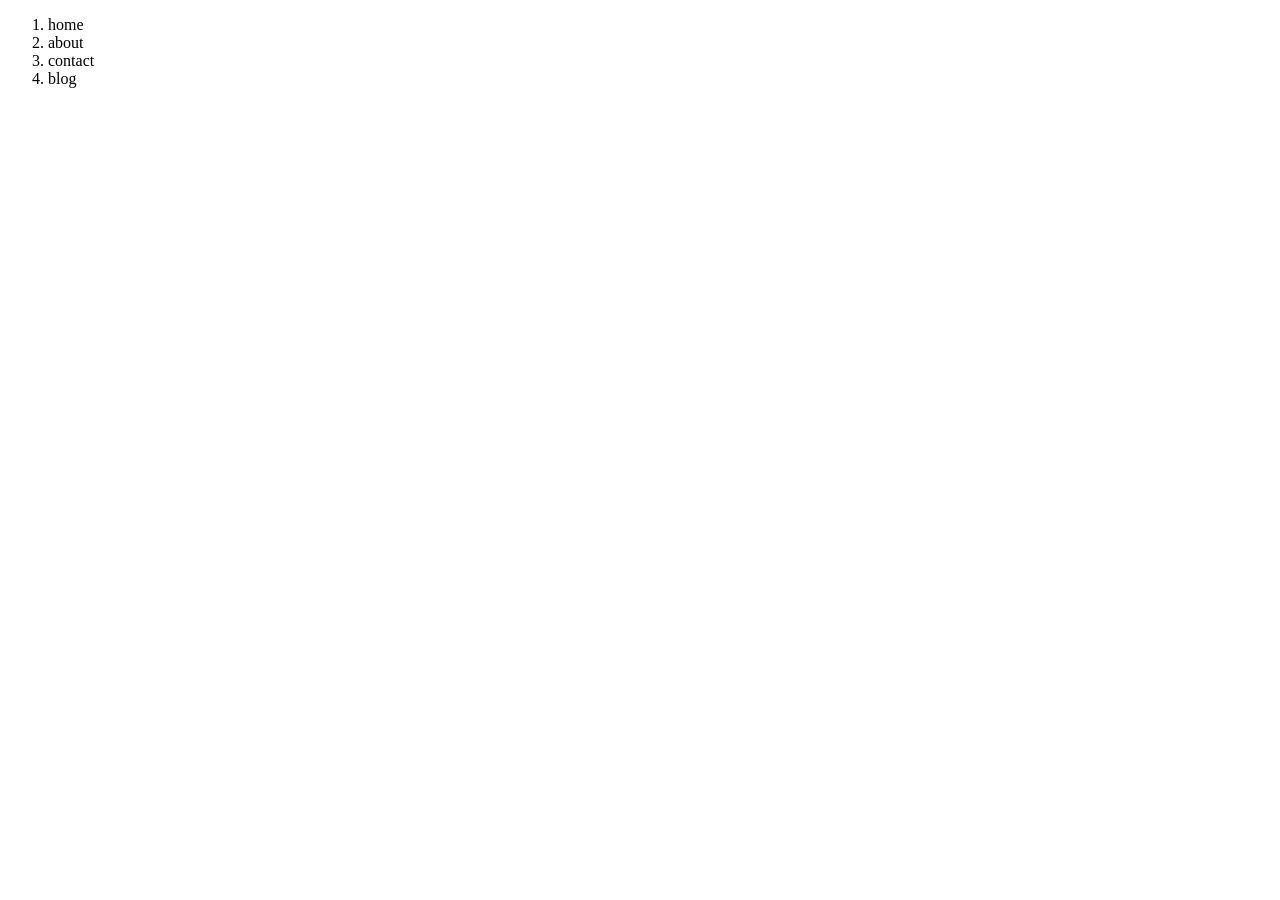
==== index.html @ ccc167ab "update about and homepage" ====
<!DOCTYPE html>
<html lang="en">
<head>
    <meta charset="UTF-8">
    <meta name="viewport" content="width=device-width, initial-scale=1.0">
    <title>Document</title>
</head>
<body>
    <nav>
        <ol>
            <li>home</li>
            <li>about</li>
            <li>contact</li>
            <li>blog</li>
        </ol>
    </nav>
</body>
</html>
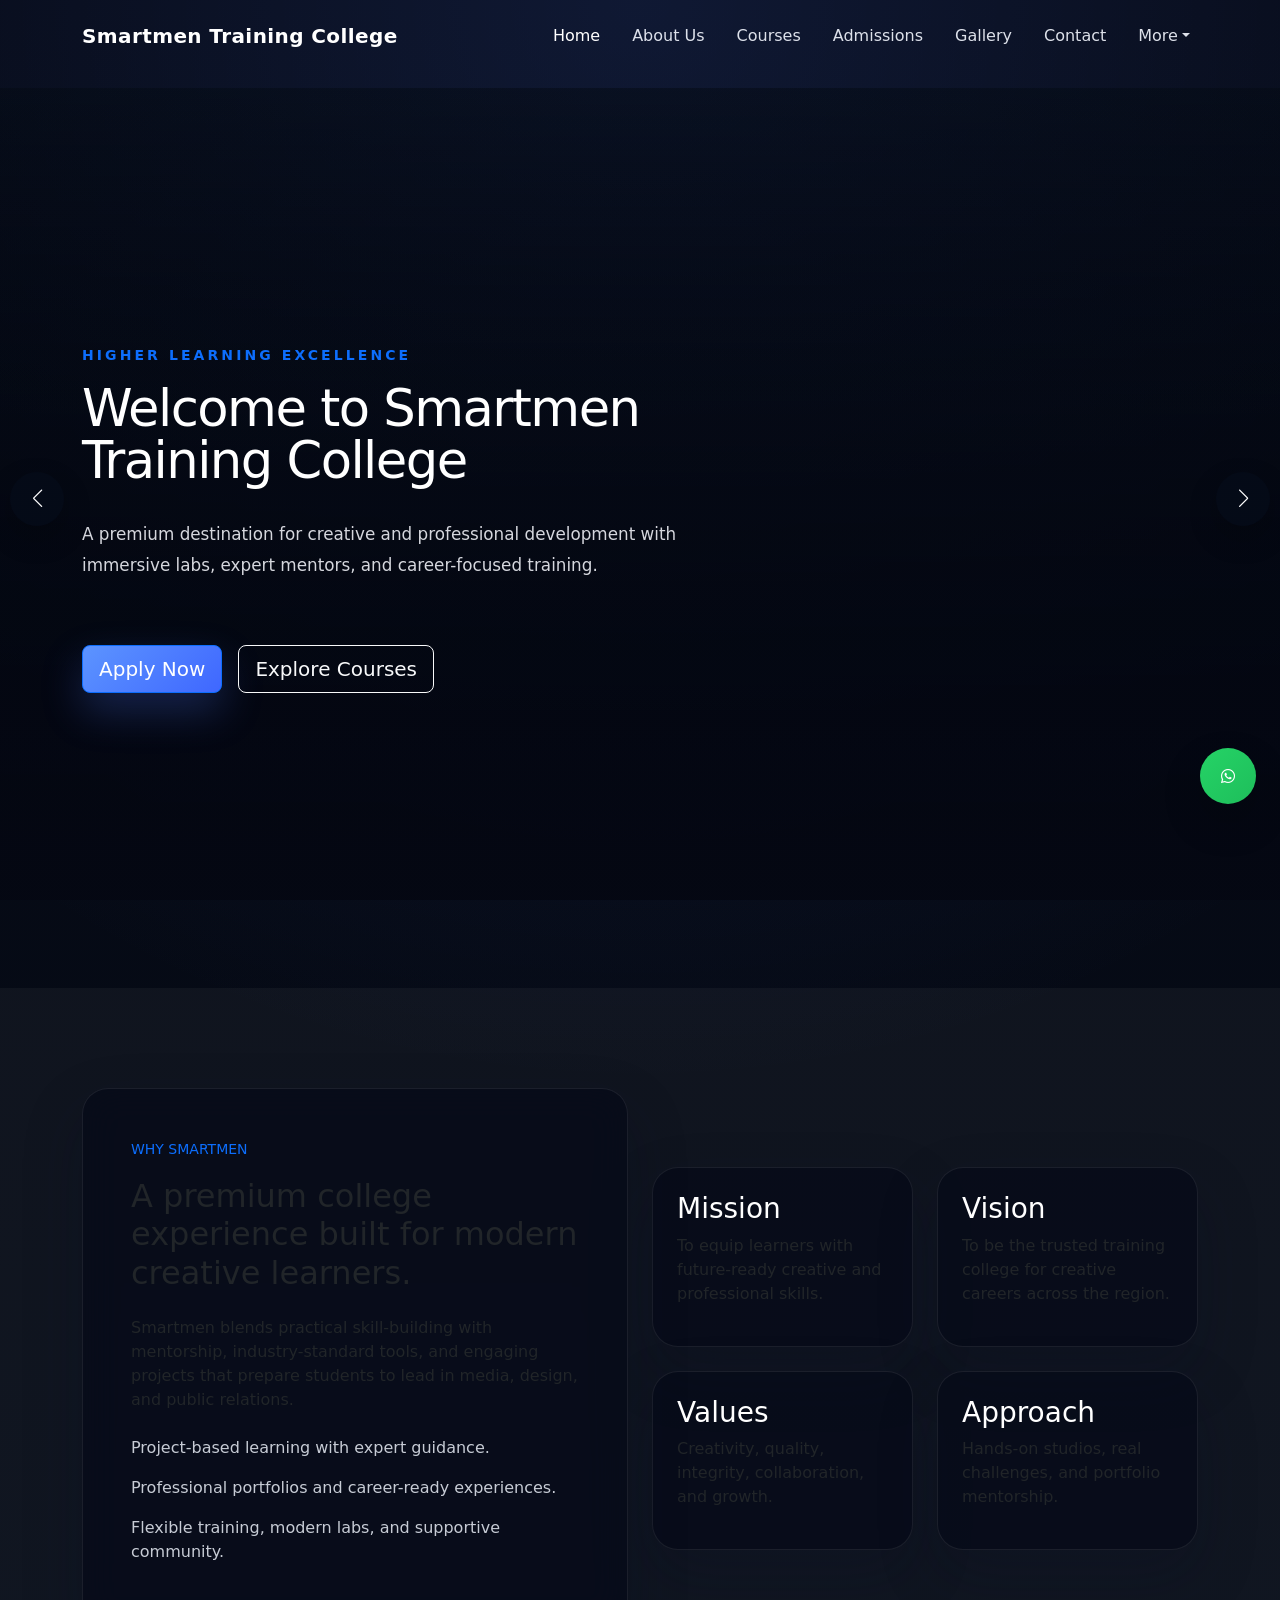
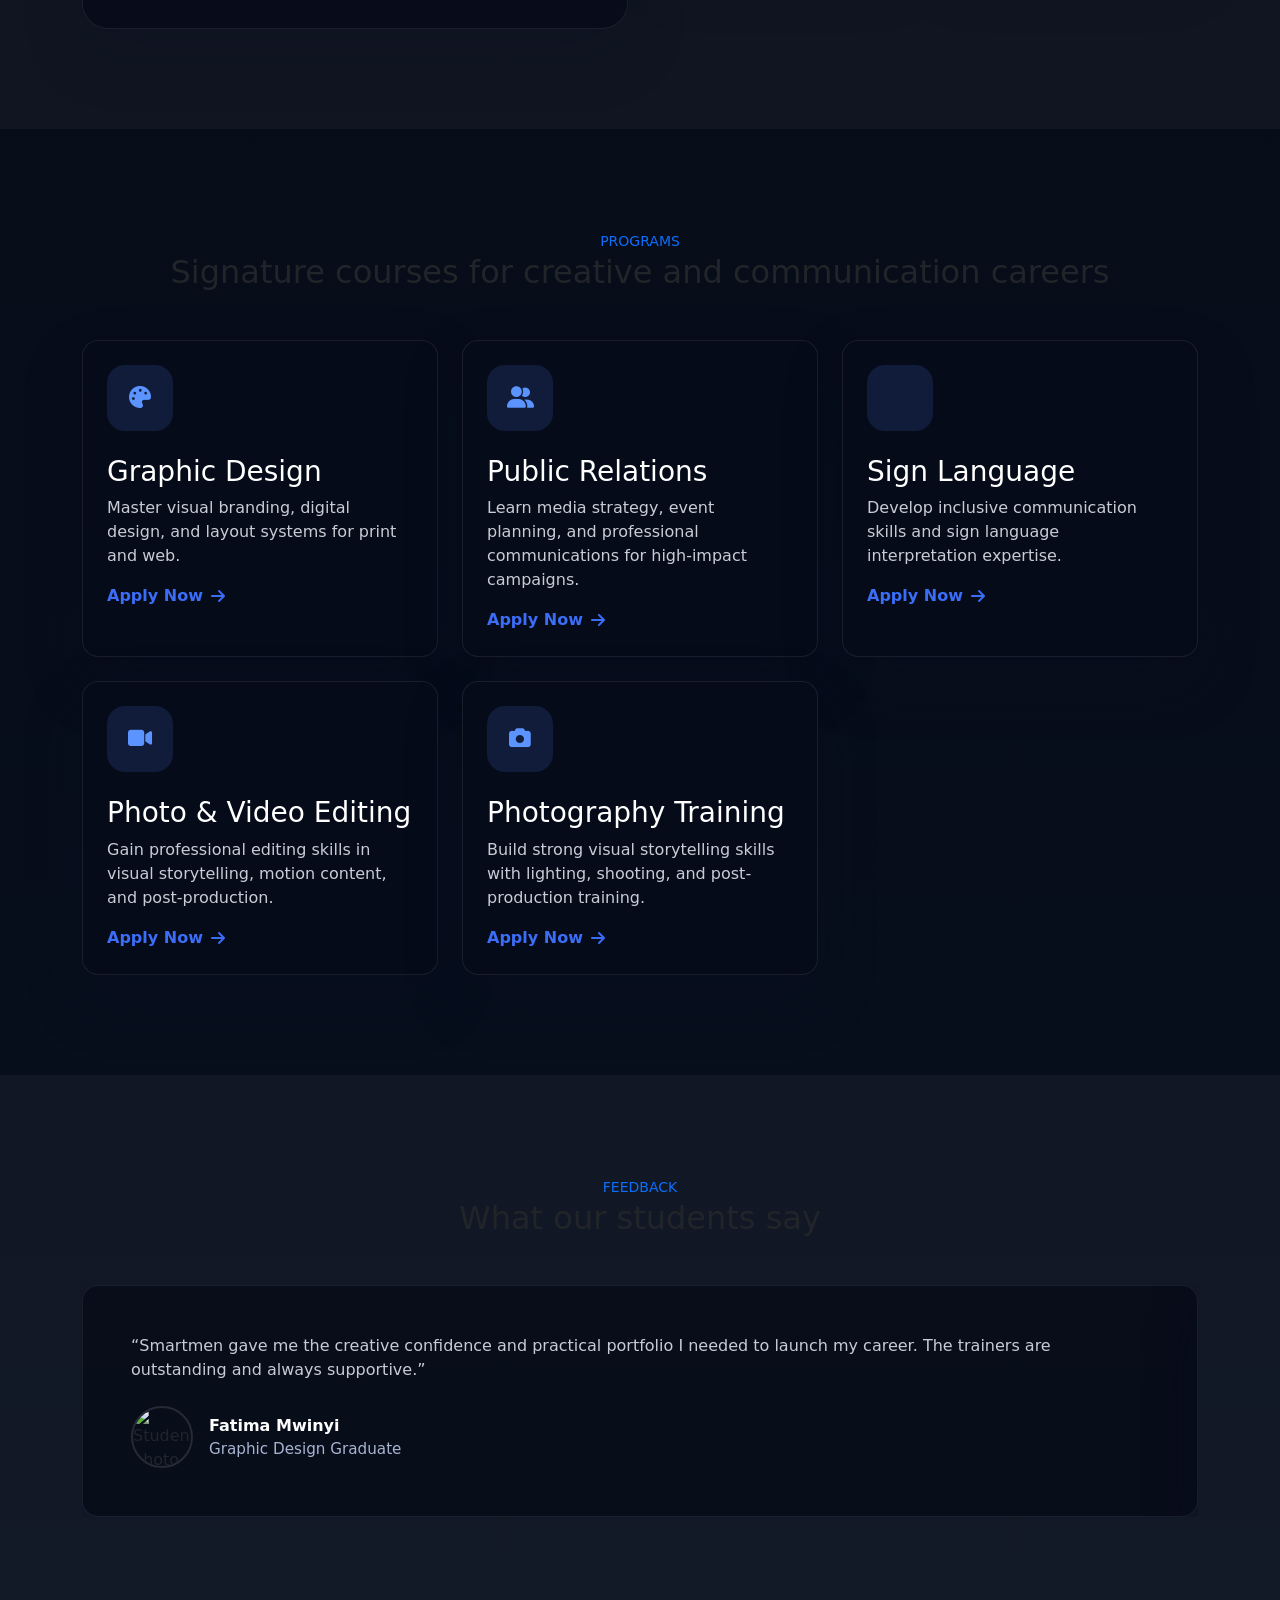
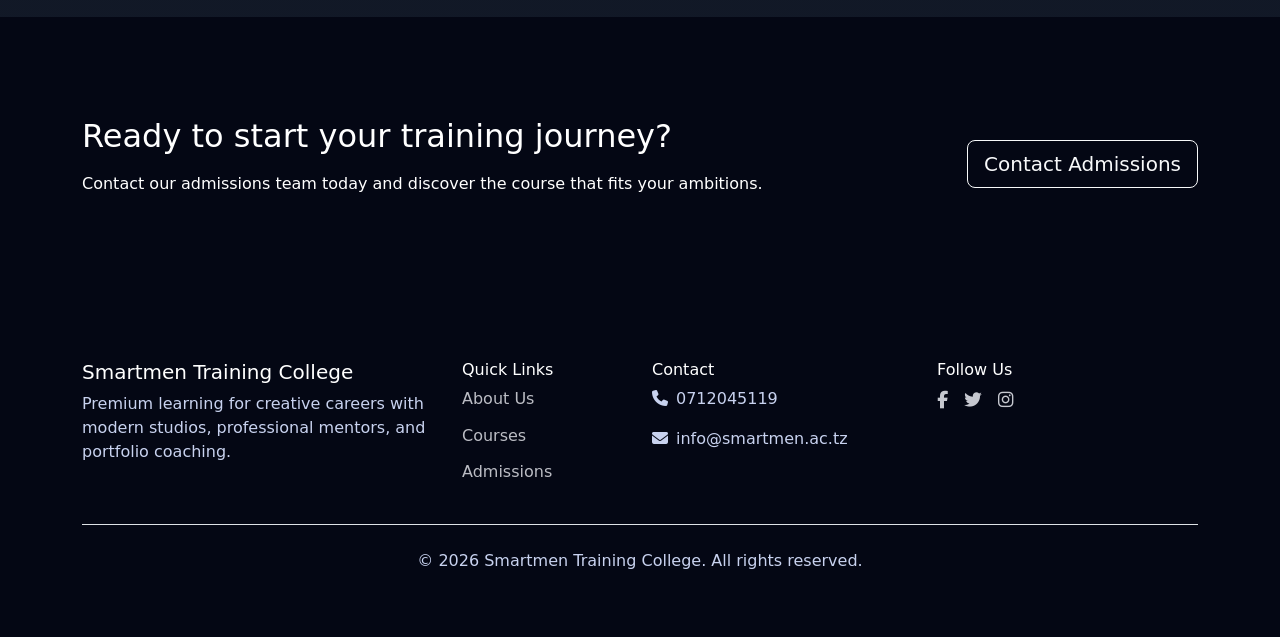
==== commit e52a9349: "update about.html,admissions.html,contact.html,courses.html,gallery.html,slider.js style.css and ind" ====
--- a/index.html
+++ b/index.html
@@ -1,18 +1,340 @@
 <!DOCTYPE html>
 <html lang="en">
 <head>
-    <meta charset="UTF-8">
-    <meta name="viewport" content="width=device-width, initial-scale=1.0">
-    <title>Document</title>
+  <meta charset="UTF-8">
+  <meta name="viewport" content="width=device-width, initial-scale=1.0">
+  <title>Smartmen Training College</title>
+  <link rel="preconnect" href="https://fonts.googleapis.com">
+  <link rel="preconnect" href="https://fonts.gstatic.com" crossorigin>
+  <link href="https://fonts.googleapis.com/css2?family=Inter:wght@400;500;600;700;800&display=swap" rel="stylesheet">
+  <link rel="stylesheet" href="style.css">
+  <link rel="stylesheet" href="https://cdnjs.cloudflare.com/ajax/libs/font-awesome/6.5.1/css/all.min.css">
+  <link href="https://cdn.jsdelivr.net/npm/bootstrap@5.3.3/dist/css/bootstrap.min.css" rel="stylesheet">
+  <link href="https://cdnjs.cloudflare.com/ajax/libs/aos/2.3.4/aos.css" rel="stylesheet">
+  <link href="https://cdn.jsdelivr.net/npm/swiper@10/swiper-bundle.min.css" rel="stylesheet">
 </head>
-<body>
-    <nav>
-        <ol>
-            <li>home</li>
-            <li>about</li>
-            <li>contact</li>
-            <li>blog</li>
-        </ol>
+<body class="loading">
+  <div id="pageLoader" class="page-loader">
+    <div class="loader-ring"><div></div><div></div><div></div><div></div></div>
+    <p class="loader-text">Preparing your Smartmen experience...</p>
+  </div>
+
+  <header class="site-header">
+    <nav class="navbar navbar-expand-lg fixed-top navbar-dark py-3">
+      <div class="container">
+        <a class="navbar-brand fw-bold" href="index.html">Smartmen Training College</a>
+        <button class="navbar-toggler" type="button" data-bs-toggle="collapse" data-bs-target="#mainNavbar" aria-controls="mainNavbar" aria-expanded="false" aria-label="Toggle navigation">
+          <span class="navbar-toggler-icon"></span>
+        </button>
+        <div class="collapse navbar-collapse" id="mainNavbar">
+          <ul class="navbar-nav ms-auto align-items-center">
+            <li class="nav-item"><a class="nav-link active" href="index.html">Home</a></li>
+            <li class="nav-item"><a class="nav-link" href="about.html">About Us</a></li>
+            <li class="nav-item"><a class="nav-link" href="courses.html">Courses</a></li>
+            <li class="nav-item"><a class="nav-link" href="admissions.html">Admissions</a></li>
+            <li class="nav-item"><a class="nav-link" href="gallery.html">Gallery</a></li>
+            <li class="nav-item"><a class="nav-link" href="contact.html">Contact</a></li>
+            <li class="nav-item dropdown">
+              <a class="nav-link dropdown-toggle" href="#" id="moreDropdown" role="button" data-bs-toggle="dropdown" aria-expanded="false">More</a>
+              <ul class="dropdown-menu dropdown-menu-end" aria-labelledby="moreDropdown">
+                <li><a class="dropdown-item" href="gallery.html">Gallery</a></li>
+                <li><a class="dropdown-item" href="contact.html">Contact</a></li>
+              </ul>
+            </li>
+          </ul>
+        </div>
+      </div>
     </nav>
+  </header>
+
+  <main>
+    <section class="page-hero overflow-hidden">
+      <div class="swiper hero-slider">
+        <div class="swiper-wrapper">
+          <div class="swiper-slide hero-slide" style="background-image:url('https://images.unsplash.com/photo-1503424886302-1d907b8d0fed?auto=format&fit=crop&w=1600&q=80');">
+            <div class="hero-overlay"></div>
+            <div class="container hero-content text-white" data-aos="fade-up">
+              <small class="text-uppercase text-primary tracking-wider">Higher learning excellence</small>
+              <h1>Welcome to Smartmen Training College</h1>
+              <p class="mt-4">A premium destination for creative and professional development with immersive labs, expert mentors, and career-focused training.</p>
+              <div class="hero-buttons mt-5">
+                <a href="admissions.html" class="btn btn-primary btn-lg">Apply Now</a>
+                <a href="courses.html" class="btn btn-outline-light btn-lg">Explore Courses</a>
+              </div>
+            </div>
+          </div>
+          <div class="swiper-slide hero-slide" style="background-image:url('https://images.unsplash.com/photo-1498050108023-c5249f4df085?auto=format&fit=crop&w=1600&q=80');">
+            <div class="hero-overlay"></div>
+            <div class="container hero-content text-white" data-aos="fade-up" data-aos-delay="100">
+              <small class="text-uppercase text-primary tracking-wider">Creative studio learning</small>
+              <h1>Graphic Design Training</h1>
+              <p class="mt-4">Master branding, UI design, and visual storytelling with project-based sessions and real-world critiques.</p>
+              <div class="hero-buttons mt-5">
+                <a href="courses.html" class="btn btn-primary btn-lg">View Graphic Design</a>
+                <a href="about.html" class="btn btn-outline-light btn-lg">Why Smartmen?</a>
+              </div>
+            </div>
+          </div>
+          <div class="swiper-slide hero-slide" style="background-image:url('https://images.unsplash.com/photo-1521737604893-d14cc237f11d?auto=format&fit=crop&w=1600&q=80');">
+            <div class="hero-overlay"></div>
+            <div class="container hero-content text-white" data-aos="fade-up" data-aos-delay="200">
+              <small class="text-uppercase text-primary tracking-wider">Strategic communications</small>
+              <h1>Public Relations Training</h1>
+              <p class="mt-4">Build confidence in media strategy, stakeholder engagement, and campaign planning for modern organizations.</p>
+              <div class="hero-buttons mt-5">
+                <a href="courses.html" class="btn btn-primary btn-lg">Explore PR Programs</a>
+                <a href="contact.html" class="btn btn-outline-light btn-lg">Request Info</a>
+              </div>
+            </div>
+          </div>
+          <div class="swiper-slide hero-slide" style="background-image:url('https://images.unsplash.com/photo-1518770660439-4636190af475?auto=format&fit=crop&w=1600&q=80');">
+            <div class="hero-overlay"></div>
+            <div class="container hero-content text-white" data-aos="fade-up" data-aos-delay="300">
+              <small class="text-uppercase text-primary tracking-wider">Creative post-production</small>
+              <h1>Photo & Video Editing</h1>
+              <p class="mt-4">Elevate your storytelling with advanced editing, motion graphics, and visual content workflows.</p>
+              <div class="hero-buttons mt-5">
+                <a href="courses.html" class="btn btn-primary btn-lg">Start Editing</a>
+                <a href="gallery.html" class="btn btn-outline-light btn-lg">View Work</a>
+              </div>
+            </div>
+          </div>
+          <div class="swiper-slide hero-slide" style="background-image:url('https://images.unsplash.com/photo-1497215842964-222b430dc094?auto=format&fit=crop&w=1600&q=80');">
+            <div class="hero-overlay"></div>
+            <div class="container hero-content text-white" data-aos="fade-up" data-aos-delay="400">
+              <small class="text-uppercase text-primary tracking-wider">Visual storytelling</small>
+              <h1>Photography Training</h1>
+              <p class="mt-4">Capture professional imagery with hands-on instruction in lighting, composition, and creative workflow.</p>
+              <div class="hero-buttons mt-5">
+                <a href="courses.html" class="btn btn-primary btn-lg">Join Photography</a>
+                <a href="gallery.html" class="btn btn-outline-light btn-lg">View Portfolio</a>
+              </div>
+            </div>
+          </div>
+          <div class="swiper-slide hero-slide" style="background-image:url('https://images.unsplash.com/photo-1524504388940-b1c1722653e1?auto=format&fit=crop&w=1600&q=80');">
+            <div class="hero-overlay"></div>
+            <div class="container hero-content text-white" data-aos="fade-up" data-aos-delay="500">
+              <small class="text-uppercase text-primary tracking-wider">Inclusive communication</small>
+              <h1>Sign Language Training</h1>
+              <p class="mt-4">Gain essential sign language skills for inclusive workplaces and meaningful community engagement.</p>
+              <div class="hero-buttons mt-5">
+                <a href="courses.html" class="btn btn-primary btn-lg">Learn Sign Language</a>
+                <a href="contact.html" class="btn btn-outline-light btn-lg">Talk to Admissions</a>
+              </div>
+            </div>
+          </div>
+        </div>
+        <div class="swiper-pagination"></div>
+        <div class="swiper-button-prev"></div>
+        <div class="swiper-button-next"></div>
+      </div>
+    </section>
+
+    <section class="section-padding section-light">
+      <div class="container">
+        <div class="row align-items-center gy-5">
+          <div class="col-lg-6" data-aos="fade-right">
+            <div class="glass-panel p-5 shadow-soft">
+              <small class="text-uppercase text-primary tracking-wider">Why Smartmen</small>
+              <h2 class="mt-3">A premium college experience built for modern creative learners.</h2>
+              <p class="mt-4">Smartmen blends practical skill-building with mentorship, industry-standard tools, and engaging projects that prepare students to lead in media, design, and public relations.</p>
+              <div class="feature-list mt-4">
+                <p>Project-based learning with expert guidance.</p>
+                <p>Professional portfolios and career-ready experiences.</p>
+                <p>Flexible training, modern labs, and supportive community.</p>
+              </div>
+            </div>
+          </div>
+          <div class="col-lg-6" data-aos="fade-left">
+            <div class="row g-4">
+              <div class="col-sm-6">
+                <div class="info-card p-4 shadow-soft">
+                  <h3>Mission</h3>
+                  <p>To equip learners with future-ready creative and professional skills.</p>
+                </div>
+              </div>
+              <div class="col-sm-6">
+                <div class="info-card p-4 shadow-soft">
+                  <h3>Vision</h3>
+                  <p>To be the trusted training college for creative careers across the region.</p>
+                </div>
+              </div>
+              <div class="col-sm-6">
+                <div class="info-card p-4 shadow-soft">
+                  <h3>Values</h3>
+                  <p>Creativity, quality, integrity, collaboration, and growth.</p>
+                </div>
+              </div>
+              <div class="col-sm-6">
+                <div class="info-card p-4 shadow-soft">
+                  <h3>Approach</h3>
+                  <p>Hands-on studios, real challenges, and portfolio mentorship.</p>
+                </div>
+              </div>
+            </div>
+          </div>
+        </div>
+      </div>
+    </section>
+
+    <section class="section-padding">
+      <div class="container">
+        <div class="text-center mb-5" data-aos="fade-up">
+          <small class="text-uppercase text-primary tracking-wider">Programs</small>
+          <h2>Signature courses for creative and communication careers</h2>
+        </div>
+        <div class="row g-4">
+          <div class="col-lg-4" data-aos="fade-up" data-aos-delay="100">
+            <article class="course-card rounded-4 shadow-soft p-4 h-100">
+              <div class="icon-wrapper mb-4"><i class="fa-solid fa-palette"></i></div>
+              <h3>Graphic Design</h3>
+              <p>Master visual branding, digital design, and layout systems for print and web.</p>
+              <a href="admissions.html" class="link-arrow">Apply Now <i class="fa-solid fa-arrow-right"></i></a>
+            </article>
+          </div>
+          <div class="col-lg-4" data-aos="fade-up" data-aos-delay="200">
+            <article class="course-card rounded-4 shadow-soft p-4 h-100">
+              <div class="icon-wrapper mb-4"><i class="fa-solid fa-user-group"></i></div>
+              <h3>Public Relations</h3>
+              <p>Learn media strategy, event planning, and professional communications for high-impact campaigns.</p>
+              <a href="admissions.html" class="link-arrow">Apply Now <i class="fa-solid fa-arrow-right"></i></a>
+            </article>
+          </div>
+          <div class="col-lg-4" data-aos="fade-up" data-aos-delay="300">
+            <article class="course-card rounded-4 shadow-soft p-4 h-100">
+              <div class="icon-wrapper mb-4"><i class="fa-solid fa-person-sign"></i></div>
+              <h3>Sign Language</h3>
+              <p>Develop inclusive communication skills and sign language interpretation expertise.</p>
+              <a href="admissions.html" class="link-arrow">Apply Now <i class="fa-solid fa-arrow-right"></i></a>
+            </article>
+          </div>
+          <div class="col-lg-4" data-aos="fade-up" data-aos-delay="100">
+            <article class="course-card rounded-4 shadow-soft p-4 h-100">
+              <div class="icon-wrapper mb-4"><i class="fa-solid fa-video"></i></div>
+              <h3>Photo & Video Editing</h3>
+              <p>Gain professional editing skills in visual storytelling, motion content, and post-production.</p>
+              <a href="admissions.html" class="link-arrow">Apply Now <i class="fa-solid fa-arrow-right"></i></a>
+            </article>
+          </div>
+          <div class="col-lg-4" data-aos="fade-up" data-aos-delay="200">
+            <article class="course-card rounded-4 shadow-soft p-4 h-100">
+              <div class="icon-wrapper mb-4"><i class="fa-solid fa-camera"></i></div>
+              <h3>Photography Training</h3>
+              <p>Build strong visual storytelling skills with lighting, shooting, and post-production training.</p>
+              <a href="admissions.html" class="link-arrow">Apply Now <i class="fa-solid fa-arrow-right"></i></a>
+            </article>
+          </div>
+        </div>
+      </div>
+    </section>
+
+    <section class="section-light section-padding">
+      <div class="container">
+        <div class="text-center mb-5" data-aos="fade-up">
+          <small class="text-uppercase text-primary tracking-wider">Feedback</small>
+          <h2>What our students say</h2>
+        </div>
+        <div class="swiper testimonial-slider" data-aos="fade-up">
+          <div class="swiper-wrapper">
+            <div class="swiper-slide">
+              <div class="testimonial-card p-5 shadow-soft rounded-4">
+                <p>“Smartmen gave me the creative confidence and practical portfolio I needed to launch my career. The trainers are outstanding and always supportive.”</p>
+                <div class="profile mt-4">
+                  <img src="https://images.unsplash.com/photo-1544005313-94ddf0286df2?auto=format&fit=crop&w=120&q=80" alt="Student photo">
+                  <div>
+                    <strong>Fatima Mwinyi</strong>
+                    <span>Graphic Design Graduate</span>
+                  </div>
+                </div>
+              </div>
+            </div>
+            <div class="swiper-slide">
+              <div class="testimonial-card p-5 shadow-soft rounded-4">
+                <p>“The public relations program helped me build professional communication skills and media management knowledge faster than I expected.”</p>
+                <div class="profile mt-4">
+                  <img src="https://images.unsplash.com/photo-1544723795-3fb6469f5b39?auto=format&fit=crop&w=120&q=80" alt="Student photo">
+                  <div>
+                    <strong>David Komba</strong>
+                    <span>PR & Communications</span>
+                  </div>
+                </div>
+              </div>
+            </div>
+            <div class="swiper-slide">
+              <div class="testimonial-card p-5 shadow-soft rounded-4">
+                <p>“I loved the hands-on editing projects and the personalized feedback. The experience prepared me for freelance work immediately.”</p>
+                <div class="profile mt-4">
+                  <img src="https://images.unsplash.com/photo-1506794778202-cad84cf45f1d?auto=format&fit=crop&w=120&q=80" alt="Student photo">
+                  <div>
+                    <strong>Amina Faraji</strong>
+                    <span>Video Editing Student</span>
+                  </div>
+                </div>
+              </div>
+            </div>
+          </div>
+          <div class="swiper-pagination"></div>
+        </div>
+      </div>
+    </section>
+
+    <section class="section-padding section-dark text-white">
+      <div class="container">
+        <div class="row align-items-center gy-4">
+          <div class="col-lg-8" data-aos="fade-right">
+            <h2>Ready to start your training journey?</h2>
+            <p class="mt-3">Contact our admissions team today and discover the course that fits your ambitions.</p>
+          </div>
+          <div class="col-lg-4 text-lg-end" data-aos="fade-left">
+            <a href="contact.html" class="btn btn-outline-light btn-lg">Contact Admissions</a>
+          </div>
+        </div>
+      </div>
+    </section>
+  </main>
+
+  <footer class="site-footer section-dark">
+    <div class="container py-5">
+      <div class="row gy-4">
+        <div class="col-md-4" data-aos="fade-up">
+          <h5>Smartmen Training College</h5>
+          <p>Premium learning for creative careers with modern studios, professional mentors, and portfolio coaching.</p>
+        </div>
+        <div class="col-md-2" data-aos="fade-up" data-aos-delay="100">
+          <h6>Quick Links</h6>
+          <ul class="footer-links">
+            <li><a href="about.html">About Us</a></li>
+            <li><a href="courses.html">Courses</a></li>
+            <li><a href="admissions.html">Admissions</a></li>
+          </ul>
+        </div>
+        <div class="col-md-3" data-aos="fade-up" data-aos-delay="200">
+          <h6>Contact</h6>
+          <p><i class="fa-solid fa-phone me-2"></i>0712045119</p>
+          <p><i class="fa-solid fa-envelope me-2"></i>info@smartmen.ac.tz</p>
+        </div>
+        <div class="col-md-3" data-aos="fade-up" data-aos-delay="300">
+          <h6>Follow Us</h6>
+          <div class="social-icons">
+            <a href="#"><i class="fab fa-facebook-f"></i></a>
+            <a href="#"><i class="fab fa-twitter"></i></a>
+            <a href="#"><i class="fab fa-instagram"></i></a>
+          </div>
+        </div>
+      </div>
+      <div class="text-center mt-4 border-top pt-4">
+        <p>© 2026 Smartmen Training College. All rights reserved.</p>
+      </div>
+    </div>
+  </footer>
+
+  <a href="https://wa.me/255712045119" class="whatsapp" aria-label="WhatsApp"><i class="fab fa-whatsapp"></i></a>
+  <button id="scrollTop" class="scroll-top" aria-label="Scroll to top"><i class="fa-solid fa-arrow-up"></i></button>
+
+  <script src="https://cdn.jsdelivr.net/npm/bootstrap@5.3.3/dist/js/bootstrap.bundle.min.js"></script>
+  <script src="https://cdnjs.cloudflare.com/ajax/libs/aos/2.3.4/aos.js"></script>
+  <script src="https://cdn.jsdelivr.net/npm/swiper@10/swiper-bundle.min.js"></script>
+  <script src="slider.js"></script>
+  <script src="slider.js"></script>
 </body>
-</html>+</html>
--- a/style.css
+++ b/style.css
@@ -0,0 +1,488 @@
+:root {
+  --bg: #050812;
+  --surface: rgba(38, 61, 117, 0.88);
+  --surface-soft: rgba(11, 18, 38, 0.9);
+  --primary: #3b6df7;
+  --primary-soft: #e8efff;
+  --text: #f4f7ff;
+  --muted: #a8b5d2;
+  --border: rgba(66, 38, 38, 0.08);
+}
+
+* {
+  margin: 0;
+  padding: 0;
+  box-sizing: border-box;
+}
+
+html {
+  scroll-behavior: smooth;
+}
+
+body {
+  font-family: 'Inter', sans-serif;
+  background: radial-gradient(circle at top, rgba(79, 125, 255, 0.14), transparent 28%),
+              linear-gradient(180deg, #050812 0%, #081120 100%);
+  color: var(--text);
+  min-height: 100%;
+}
+
+body.loading {
+  overflow: hidden;
+}
+
+.page-loader {
+  position: fixed;
+  inset: 0;
+  z-index: 2000;
+  display: flex;
+  flex-direction: column;
+  justify-content: center;
+  align-items: center;
+  background: #04070f;
+  color: #a6b5df;
+  text-align: center;
+  transition: opacity 0.5s ease, visibility 0.5s ease;
+}
+
+.page-loader-hidden {
+  opacity: 0;
+  visibility: hidden;
+}
+
+.loader-ring {
+  display: inline-block;
+  position: relative;
+  width: 72px;
+  height: 72px;
+}
+
+.loader-ring div {
+  box-sizing: border-box;
+  display: block;
+  position: absolute;
+  width: 56px;
+  height: 56px;
+  margin: 8px;
+  border: 6px solid transparent;
+  border-top-color: var(--primary);
+  border-radius: 50%;
+  animation: loader-spin 1.4s linear infinite;
+}
+
+.loader-ring div:nth-child(2) {
+  animation-delay: -0.45s;
+}
+
+.loader-ring div:nth-child(3) {
+  animation-delay: -0.3s;
+}
+
+.loader-ring div:nth-child(4) {
+  animation-delay: -0.15s;
+}
+
+@keyframes loader-spin {
+  0% { transform: rotate(0deg); }
+  100% { transform: rotate(360deg); }
+}
+
+.loader-text {
+  margin-top: 22px;
+  font-size: 0.96rem;
+  letter-spacing: 0.14em;
+  text-transform: uppercase;
+  color: var(--muted);
+}
+
+.site-header {
+  position: fixed;
+  inset: 0 0 auto;
+  z-index: 1100;
+  width: 100%;
+  backdrop-filter: blur(18px);
+  background: rgba(3, 8, 20, 0.72);
+}
+
+.navbar {
+  padding: 1rem 1.5rem;
+}
+
+.navbar-brand {
+  font-weight: 700;
+  letter-spacing: 0.02em;
+}
+
+.navbar-nav .nav-link {
+  color: rgba(244, 247, 255, 0.9);
+  font-weight: 500;
+  margin-left: 1rem;
+  transition: color 0.25s ease;
+}
+
+.navbar-nav .nav-link:hover,
+.navbar-nav .nav-link.active {
+  color: #ffffff;
+}
+
+.navbar-toggler {
+  border-color: rgba(255,255,255,0.18);
+}
+
+.navbar-scrolled {
+  background: rgba(3, 8, 20, 0.92) !important;
+  box-shadow: 0 12px 35px rgba(0, 0, 0, 0.25);
+}
+
+.page-hero {
+  min-height: 100vh;
+  position: relative;
+  margin-top: 88px;
+}
+
+.hero-slider {
+  height: calc(100vh - 88px);
+}
+
+.hero-slide {
+  position: relative;
+  width: 100%;
+  min-height: calc(100vh - 88px);
+  background-size: cover;
+  background-position: center;
+  transition: transform 1.5s ease;
+}
+
+.hero-slide::before {
+  content: '';
+  position: absolute;
+  inset: 0;
+  background: linear-gradient(180deg, rgba(7, 16, 31, 0.45) 0%, rgba(2, 6, 14, 0.87) 85%);
+}
+
+.hero-slide .hero-overlay {
+  position: absolute;
+  inset: 0;
+  background: linear-gradient(180deg, rgba(0,0,0,0.18), rgba(5,8,20,0.82));
+}
+
+.hero-slider .swiper-slide-active {
+  transform: scale(1.02);
+}
+
+.hero-content {
+  position: relative;
+  z-index: 2;
+  display: flex;
+  flex-direction: column;
+  justify-content: center;
+  min-height: calc(100vh - 88px);
+  padding-top: 50px;
+}
+
+.hero-content small {
+  display: inline-block;
+  margin-bottom: 1rem;
+  color: var(--primary);
+  letter-spacing: 0.22em;
+  font-weight: 700;
+}
+
+.hero-content h1 {
+  font-size: clamp(2.6rem, 4vw, 4.8rem);
+  line-height: 1.02;
+  max-width: 760px;
+  letter-spacing: -0.03em;
+}
+
+.hero-content p {
+  max-width: 680px;
+  margin-top: 1.8rem;
+  color: rgba(248, 249, 255, 0.86);
+  font-size: 1.05rem;
+  line-height: 1.85;
+}
+
+.hero-buttons {
+  display: flex;
+  flex-wrap: wrap;
+  gap: 1rem;
+  margin-top: 2.3rem;
+}
+
+.btn-primary {
+  background: linear-gradient(135deg, #5c94ff, #3f67ff);
+  border: none;
+  box-shadow: 0 18px 40px rgba(79, 125, 255, 0.25);
+}
+
+.btn-outline-light {
+  color: #ffffff;
+  border-color: rgba(255, 255, 255, 0.45);
+}
+
+.btn-outline-light:hover {
+  background: rgba(255,255,255,0.08);
+  border-color: rgba(255,255,255,0.7);
+}
+
+.hero-slider .swiper-button-next,
+.hero-slider .swiper-button-prev {
+  color: #fff;
+  width: 54px;
+  height: 54px;
+  border-radius: 50%;
+  background: rgba(7, 13, 28, 0.55);
+  box-shadow: 0 12px 30px rgba(0, 0, 0, 0.2);
+}
+
+.hero-slider .swiper-button-next::after,
+.hero-slider .swiper-button-prev::after {
+  font-size: 1.1rem;
+}
+
+.hero-slider .swiper-pagination-bullet {
+  width: 12px;
+  height: 12px;
+  background: rgba(255,255,255,0.35);
+  opacity: 1;
+}
+
+.hero-slider .swiper-pagination-bullet-active {
+  background: var(--primary);
+}
+
+.section-padding {
+  padding: 100px 0;
+}
+
+.section-light {
+  background: rgba(255, 255, 255, 0.04);
+}
+
+.section-dark {
+  background: #040714;
+}
+
+.container {
+  max-width: 1180px;
+}
+
+.glass-panel,
+.info-card,
+.course-card,
+.testimonial-card {
+  background: rgba(7, 12, 26, 0.88);
+  border: 1px solid rgba(255,255,255,0.08);
+  border-radius: 26px;
+  box-shadow: 0 25px 60px rgba(8, 15, 36, 0.22);
+}
+
+.glass-panel {
+  backdrop-filter: blur(18px);
+}
+
+.feature-list p,
+.course-card p,
+.testimonial-card p {
+  color: rgba(242, 246, 255, 0.82);
+}
+
+.feature-list p {
+  margin-top: 1rem;
+}
+
+.info-card,
+.course-card {
+  transition: transform 0.3s ease, border-color 0.3s ease;
+}
+
+.info-card:hover,
+.course-card:hover {
+  transform: translateY(-8px);
+  border-color: rgba(79, 125, 255, 0.35);
+}
+
+.info-card h3,
+.course-card h3,
+.testimonial-card strong {
+  color: #ffffff;
+}
+
+.icon-wrapper {
+  width: 66px;
+  height: 66px;
+  background: rgba(79, 125, 255, 0.15);
+  display: grid;
+  place-items: center;
+  border-radius: 18px;
+  color: #5c94ff;
+  margin-bottom: 1.4rem;
+}
+
+.icon-wrapper i {
+  font-size: 1.35rem;
+}
+
+.link-arrow {
+  display: inline-flex;
+  align-items: center;
+  gap: 0.5rem;
+  color: var(--primary);
+  text-decoration: none;
+  font-weight: 600;
+}
+
+.link-arrow:hover {
+  text-decoration: underline;
+}
+
+.testimonial-slider {
+  position: relative;
+}
+
+.testimonial-card {
+  padding: 2.6rem;
+}
+
+.profile {
+  display: flex;
+  gap: 1rem;
+  align-items: center;
+}
+
+.profile img {
+  width: 62px;
+  height: 62px;
+  border-radius: 50%;
+  object-fit: cover;
+  border: 2px solid rgba(255,255,255,0.12);
+}
+
+.profile span {
+  display: block;
+  color: var(--muted);
+  font-size: 0.95rem;
+}
+
+.site-footer {
+  color: #c8d2ef;
+}
+
+.site-footer h5,
+.site-footer h6 {
+  color: #ffffff;
+}
+
+.footer-links {
+  list-style: none;
+  padding: 0;
+}
+
+.footer-links li {
+  margin-bottom: 0.8rem;
+}
+
+.footer-links a {
+  color: rgba(248, 249, 255, 0.75);
+  text-decoration: none;
+}
+
+.footer-links a:hover {
+  color: #ffffff;
+}
+
+.social-icons {
+  display: flex;
+  gap: 1rem;
+}
+
+.social-icons a {
+  color: rgba(248, 249, 255, 0.8);
+  font-size: 1.1rem;
+}
+
+.whatsapp,
+.scroll-top {
+  position: fixed;
+  right: 24px;
+  width: 56px;
+  height: 56px;
+  border-radius: 50%;
+  display: grid;
+  place-items: center;
+  box-shadow: 0 18px 40px rgba(0, 0, 0, 0.18);
+  transition: transform 0.25s ease, opacity 0.25s ease;
+  z-index: 1200;
+}
+
+.whatsapp {
+  bottom: 96px;
+  background: linear-gradient(135deg, #25d366, #1ebe5b);
+  color: #fff;
+  text-decoration: none;
+}
+
+.scroll-top {
+  bottom: 20px;
+  background: rgba(14, 23, 45, 0.88);
+  border: 1px solid rgba(255,255,255,0.08);
+  color: #ffffff;
+  opacity: 0;
+  visibility: hidden;
+}
+
+.scroll-top.visible {
+  opacity: 1;
+  visibility: visible;
+}
+
+.scroll-top:hover,
+.whatsapp:hover {
+  transform: translateY(-4px);
+}
+
+@media (max-width: 991px) {
+  .hero-content {
+    padding-top: 40px;
+  }
+
+  .hero-content h1 {
+    font-size: clamp(2.4rem, 6vw, 3.8rem);
+  }
+}
+
+@media (max-width: 768px) {
+  .navbar-collapse {
+    background: rgba(3,8,20,0.96);
+    padding: 1rem 1.2rem;
+    border-radius: 24px;
+    margin-top: 0.75rem;
+  }
+
+  .navbar-nav .nav-link {
+    margin-left: 0;
+    margin-bottom: 0.75rem;
+  }
+
+  .hero-buttons {
+    flex-direction: column;
+    align-items: stretch;
+  }
+
+  .hero-buttons .btn {
+    width: 100%;
+  }
+}
+
+@media (max-width: 576px) {
+  .hero-content p {
+    font-size: 0.98rem;
+  }
+
+  .hero-slider .swiper-button-next,
+  .hero-slider .swiper-button-prev {
+    width: 48px;
+    height: 48px;
+  }
+}
